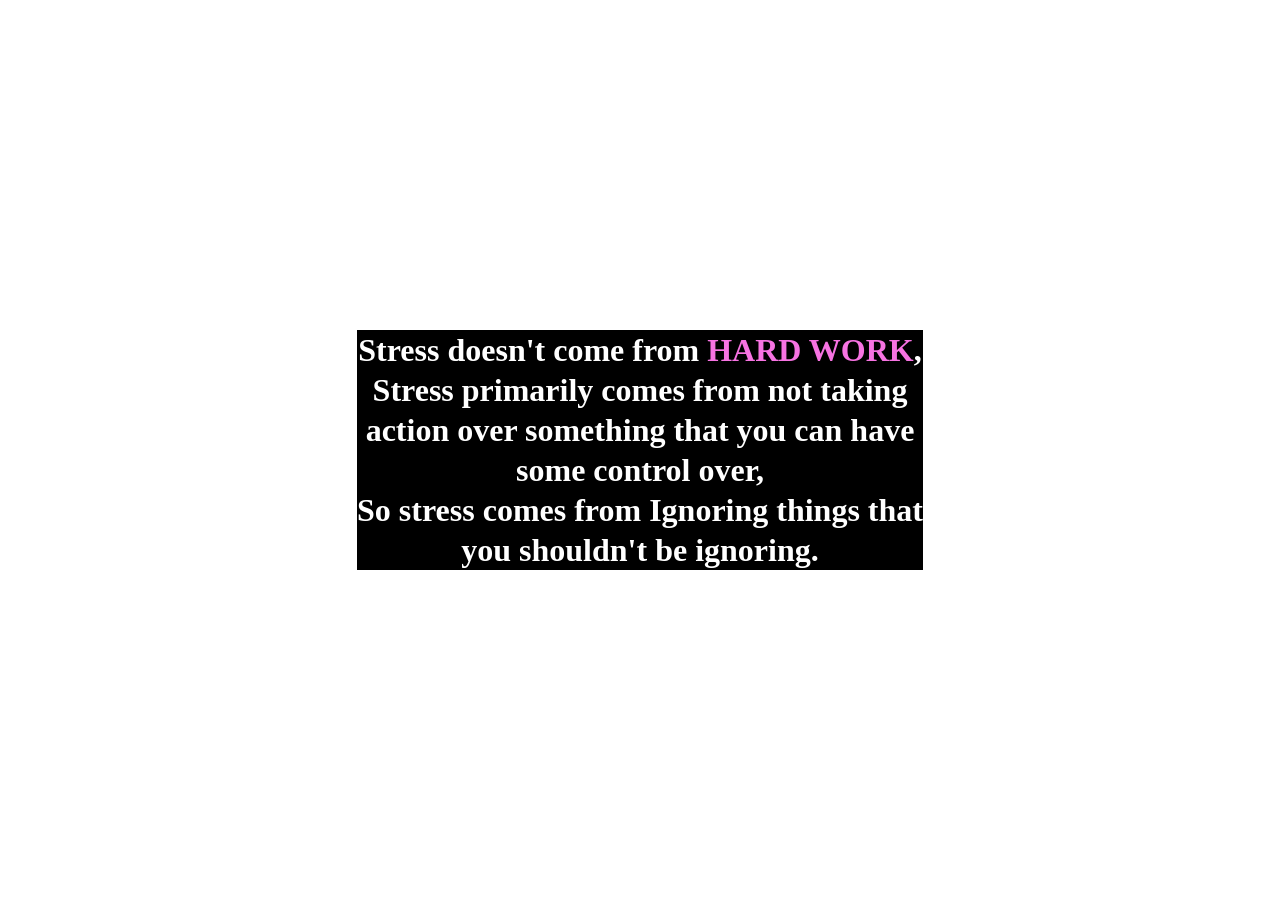
==== index.html @ 17145cd8 "Add files via upload" ====
<!DOCTYPE html>
<html lang="en">
<head>
    <meta charset="UTF-8">
    <meta name="viewport" content="width=device-width, initial-scale=1.0">
    <title>Template</title>
    <style>
        @import url('https://fonts.googleapis.com/css2?family=Acme&display=swap');
        *{
            margin: 0;
            padding: 0;
            text-decoration: none;
        }
        @import url('https://googleapis.com');
        body{
            height: 100vh;
            background-color: white;
            align-items: center;
            justify-content: center;
            display: flex;
        }
        .text{
            text-align: center;
            justify-content: center;
            line-height: 40px;
            letter-spacing:0px;
            background-color: black;
            color: white;
        }
    </style>
</head>
<body>
    <div>
        <h1 class="text">
            Stress doesn't come from <span style="color:  rgba(255, 119, 233, 0.97) ;;">HARD WORK</span>,<br> Stress primarily comes from
            not taking<br> action over something that you can have<br> some control over,<br> So stress comes from
            Ignoring things that<br> you shouldn't be ignoring.
        </h1>
    </div>
</body>
</html>
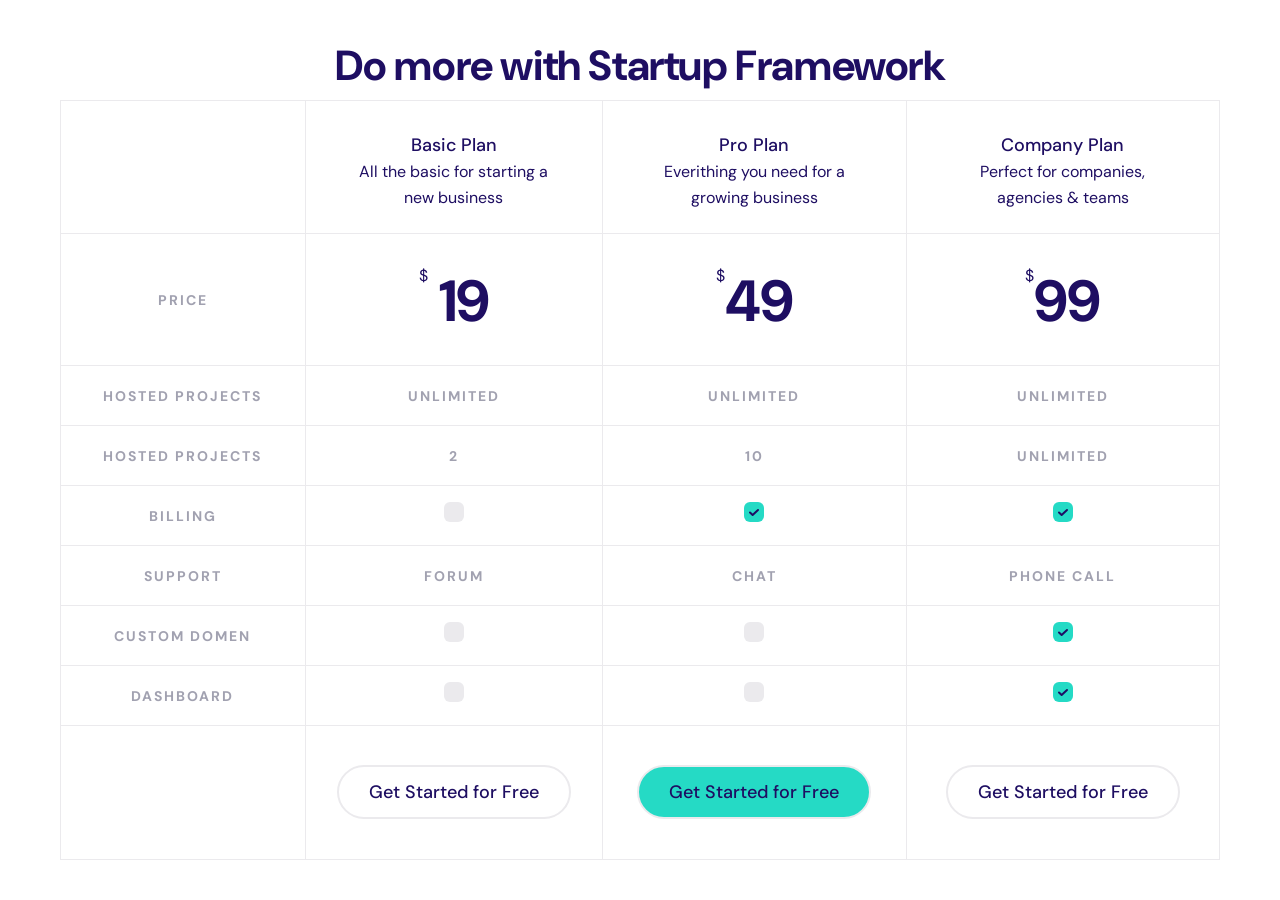
==== commit d96aceaf: "Add files via upload" ====
--- a/index.html
+++ b/index.html
@@ -1,41 +1,284 @@
 <!DOCTYPE html>
 <html lang="en">
+
 <head>
     <meta charset="UTF-8">
     <meta name="viewport" content="width=device-width, initial-scale=1.0">
-    <title>Template</title>
+    <title>Document</title>
     <style>
-        @import url('https://fonts.googleapis.com/css2?family=Acme&display=swap');
-        *{
-            margin: 0;
-            padding: 0;
+        @import url('https://fonts.googleapis.com/css2?family=Acme&family=DM+Sans:ital,opsz,wght@0,9..40,100..1000;1,9..40,100..1000&family=Inconsolata:wght@200..900&family=Montserrat:ital,wght@0,100..900;1,100..900&family=Poppins:ital,wght@0,100;0,200;0,300;0,400;0,500;0,600;0,700;0,800;0,900;1,100;1,200;1,300;1,400;1,500;1,600;1,700;1,800;1,900&family=Raleway:ital,wght@0,100..900;1,100..900&family=Work+Sans:ital,wght@0,100..900;1,100..900&display=swap');
+
+        * {
+            margin: 0px;
+            padding: 0px;
+            list-style-type: none;
             text-decoration: none;
-        }
-        @import url('https://googleapis.com');
-        body{
+            box-sizing: border-box;
+            font-family: "DM Sans", sans-serif;
+        }
+
+        .container {
             height: 100vh;
-            background-color: white;
+            display: flex;
             align-items: center;
             justify-content: center;
-            display: flex;
-        }
-        .text{
-            text-align: center;
-            justify-content: center;
-            line-height: 40px;
-            letter-spacing:0px;
-            background-color: black;
-            color: white;
+            flex-direction: column;
+        }
+
+        h1 {
+            font-weight: 700;
+            font-size: 42px;
+            line-height: 52px;
+            letter-spacing: -0.4px;
+            text-align: center;
+            color: rgba(30, 14, 98, 1);
+            margin-bottom: 8px;
+        }
+
+        table,
+        thead,
+        th,
+        tr {
+            border: 1px solid rgba(235, 234, 237, 1);
+            border-collapse: collapse;
+            text-align: center;
+            width: 1160px;
+        }
+
+        tr {
+            height: 132.67px;
+            width: 287.84px;
+
+        }
+
+        td {
+            border: 1px solid rgba(235, 234, 237, 1);
+            border-collapse: collapse;
+            text-align: center;
+            width: 1160px;
+            height: 60px;
+        }
+
+        p {
+            font-weight: 500;
+            font-size: 18px;
+            line-height: 28px;
+            letter-spacing: 0px;
+            text-align: center;
+            color: rgba(30, 14, 98, 1);
+        }
+
+        .sub-p {
+            font-weight: 400;
+            font-size: 16px;
+            line-height: 26px;
+            letter-spacing: 0px;
+            text-align: center;
+            color: rgba(30, 14, 98, 1);
+        }
+
+        th {
+            padding: 30px 49px 22px 49px;
+            height: 132.67px;
+            width: 287.84px;
+        }
+
+        td {
+            font-weight: 700;
+            font-size: 14px;
+            line-height: 26px;
+            letter-spacing: 2px;
+            text-transform: uppercase;
+            color: rgba(21, 20, 57, 0.4);
+        }
+
+        .sub-sub {
+            font-weight: 700;
+            font-size: 58px;
+            line-height: 70px;
+            letter-spacing: -1px;
+            text-align: center;
+            color: rgba(30, 14, 98, 1);
+
+        }
+
+        .change {
+            font-weight: 400;
+            font-size: 16px;
+            line-height: 26px;
+            letter-spacing: 0px;
+            text-align: center;
+            color: rgba(30, 14, 98, 1);
+            vertical-align: text-top;
+        }
+
+
+
+        button {
+            font-weight: 500;
+            font-size: 18px;
+            line-height: 26px;
+            letter-spacing: 0px;
+            text-align: center;
+            vertical-align: middle;
+            background-color: white;
+            border-radius: 100px;
+            border: 2px solid rgba(235, 234, 237, 1);
+            padding: 12px 30px 12px 30px;
+            color: rgba(30, 14, 98, 1);
+            margin: 39px 0px 40px 0px;
+            cursor: pointer;
+        }
+
+        .diffrent-button {
+            font-weight: 500;
+            font-size: 18px;
+            line-height: 26px;
+            letter-spacing: 0px;
+            text-align: center;
+            vertical-align: middle;
+            background-color: rgba(37, 218, 197, 1);
+            border-radius: 100px;
+            border: 2px solid rgba(235, 234, 237, 1);
+            padding: 12px 30px 12px 30px;
+            color: rgba(30, 14, 98, 1);
+            margin: 39px 0px 40px 0px;
+            cursor: pointer;
+        }
+
+        .margin-tr {
+            height: 60px;
+            width: 1160px;
         }
     </style>
 </head>
+
 <body>
-    <div>
-        <h1 class="text">
-            Stress doesn't come from <span style="color:  rgba(255, 119, 233, 0.97) ;;">HARD WORK</span>,<br> Stress primarily comes from
-            not taking<br> action over something that you can have<br> some control over,<br> So stress comes from
-            Ignoring things that<br> you shouldn't be ignoring.
-        </h1>
+    <div class="container">
+        <h1> Do more with Startup Framework </h1>
+        <table>
+            <thead>
+                <th></th>
+                <th>
+                    <p> Basic Plan </p>
+                    <p class="sub-p">All the basic for starting a<br> new business</p>
+                </th>
+                <th>
+                    <p> Pro Plan </p>
+                    <p class="sub-p">Everithing you need for a<br> growing business</p>
+                </th>
+                <th>
+                    <p>Company Plan</p>
+                    <p class="sub-p">Perfect for companies,<br> agencies & teams</p>
+                </th>
+            </thead>
+
+            <tbody>
+                <tr>
+                    <td><span class="right-align">price</span></td>
+                    <td><span class="sub-sub"> <sup class="change">$</sup>&nbsp;19</span></td>
+                    <td><span class="sub-sub"><sup class="change">$</sup>49</span></td>
+                    <td><span class="sub-sub"><sup class="change">$</sup>99</span></td>
+                </tr>
+                <tr class="margin-tr">
+                    <td><span class="right-align">Hosted Projects</span></td>
+                    <td>Unlimited</td>
+                    <td> Unlimited</td>
+                    <td>Unlimited</td>
+                </tr>
+                <tr class="margin-tr">
+                    <td>Hosted Projects</td>
+                    <td>2</td>
+                    <td>10</td>
+                    <td>Unlimited</td>
+                </tr>
+
+                <tr class="margin-tr">
+                    <td> Billing</td>
+
+                    <td>
+                        <svg width="20" height="20" viewBox="0 0 20 20" fill="none" xmlns="http://www.w3.org/2000/svg">
+                            <rect width="20" height="20" rx="6" fill="#EBEAED" />
+                        </svg>
+                    </td>
+                    <td>
+                        <svg width="20" height="20" viewBox="0 0 20 20" fill="none" xmlns="http://www.w3.org/2000/svg">
+                            <rect width="20" height="20" rx="6" fill="#25DAC5" />
+                            <path d="M6 10.5L8.64706 13L14 8" stroke="#1E0E62" stroke-width="2" stroke-linecap="round"
+                                stroke-linejoin="round" />
+                        </svg>
+                    </td>
+                    <td>
+                        <svg width="20" height="20" viewBox="0 0 20 20" fill="none" xmlns="http://www.w3.org/2000/svg">
+                            <rect width="20" height="20" rx="6" fill="#25DAC5" />
+                            <path d="M6 10.5L8.64706 13L14 8" stroke="#1E0E62" stroke-width="2" stroke-linecap="round"
+                                stroke-linejoin="round" />
+                        </svg>
+                    </td>
+                </tr>
+
+                <tr class="margin-tr">
+                    <td>Support</td>
+                    <td>Forum</td>
+                    <td>Chat</td>
+                    <td>Phone Call</td>
+                </tr>
+
+                <tr class="margin-tr">
+                    <td> Custom Domen </td>
+                    <td>
+                        <svg width="20" height="20" viewBox="0 0 20 20" fill="none" xmlns="http://www.w3.org/2000/svg">
+                            <rect width="20" height="20" rx="6" fill="#EBEAED" />
+                        </svg>
+
+                    </td>
+                    <td>
+                        <svg width="20" height="20" viewBox="0 0 20 20" fill="none" xmlns="http://www.w3.org/2000/svg">
+                            <rect width="20" height="20" rx="6" fill="#EBEAED" />
+                        </svg>
+                    </td>
+                    <td>
+                        <svg width="20" height="20" viewBox="0 0 20 20" fill="none" xmlns="http://www.w3.org/2000/svg">
+                            <rect width="20" height="20" rx="6" fill="#25DAC5" />
+                            <path d="M6 10.5L8.64706 13L14 8" stroke="#1E0E62" stroke-width="2" stroke-linecap="round"
+                                stroke-linejoin="round" />
+                        </svg>
+                    </td>
+                </tr>
+
+                <tr class="margin-tr">
+                    <td>Dashboard</td>
+                    <td>
+                        <svg width="20" height="20" viewBox="0 0 20 20" fill="none" xmlns="http://www.w3.org/2000/svg">
+                            <rect width="20" height="20" rx="6" fill="#EBEAED" />
+                        </svg>
+
+                    </td>
+                    <td>
+                        <svg width="20" height="20" viewBox="0 0 20 20" fill="none" xmlns="http://www.w3.org/2000/svg">
+                            <rect width="20" height="20" rx="6" fill="#EBEAED" />
+                        </svg>
+                    </td>
+                    <td>
+                        <svg width="20" height="20" viewBox="0 0 20 20" fill="none" xmlns="http://www.w3.org/2000/svg">
+                            <rect width="20" height="20" rx="6" fill="#25DAC5" />
+                            <path d="M6 10.5L8.64706 13L14 8" stroke="#1E0E62" stroke-width="2" stroke-linecap="round"
+                                stroke-linejoin="round" />
+                        </svg>
+                    </td>
+                </tr>
+            </tbody>
+
+            <tfoot>
+                <tr class="button-tr">
+                    <td></td>
+                    <td><button>Get Started for Free </button> </td>
+                    <td><button class="diffrent-button">Get Started for Free </button></td>
+                    <td><button>Get Started for Free</button></td>
+                </tr>
+            </tfoot>
+        </table>
     </div>
 </body>
+
 </html>
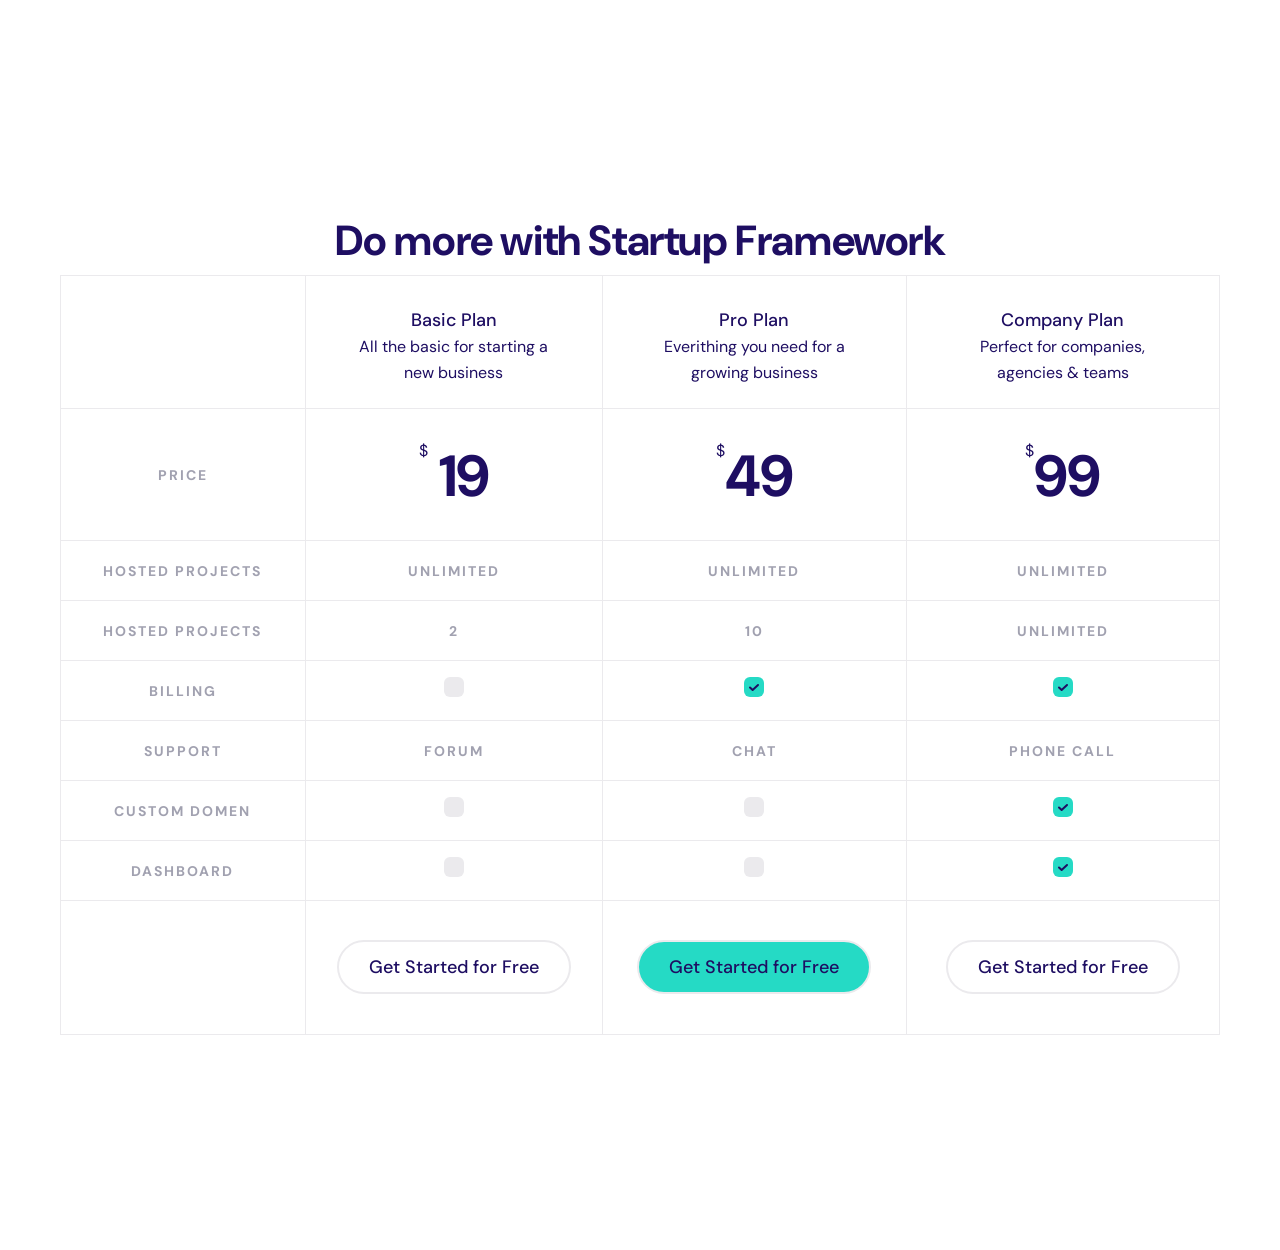
==== commit 6490005d: "Add files via upload" ====
--- a/index.html
+++ b/index.html
@@ -18,7 +18,7 @@
         }
 
         .container {
-            height: 100vh;
+            height:1250px;
             display: flex;
             align-items: center;
             justify-content: center;
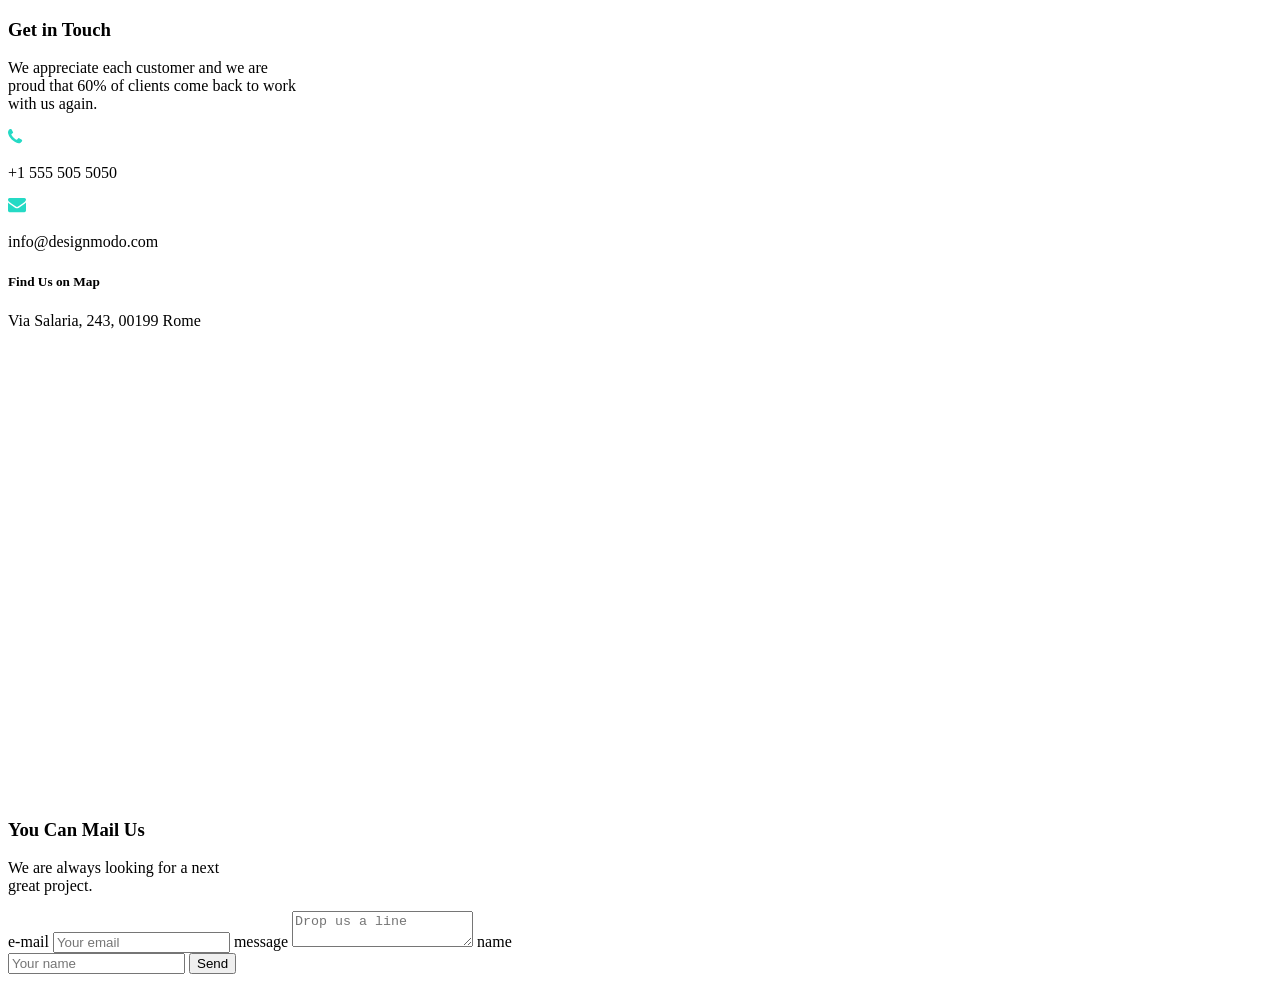
==== commit 2009f9ae: "Add files via upload" ====
--- a/index.html
+++ b/index.html
@@ -4,281 +4,94 @@
 <head>
     <meta charset="UTF-8">
     <meta name="viewport" content="width=device-width, initial-scale=1.0">
-    <title>Document</title>
-    <style>
-        @import url('https://fonts.googleapis.com/css2?family=Acme&family=DM+Sans:ital,opsz,wght@0,9..40,100..1000;1,9..40,100..1000&family=Inconsolata:wght@200..900&family=Montserrat:ital,wght@0,100..900;1,100..900&family=Poppins:ital,wght@0,100;0,200;0,300;0,400;0,500;0,600;0,700;0,800;0,900;1,100;1,200;1,300;1,400;1,500;1,600;1,700;1,800;1,900&family=Raleway:ital,wght@0,100..900;1,100..900&family=Work+Sans:ital,wght@0,100..900;1,100..900&display=swap');
-
-        * {
-            margin: 0px;
-            padding: 0px;
-            list-style-type: none;
-            text-decoration: none;
-            box-sizing: border-box;
-            font-family: "DM Sans", sans-serif;
-        }
-
-        .container {
-            height:1250px;
-            display: flex;
-            align-items: center;
-            justify-content: center;
-            flex-direction: column;
-        }
-
-        h1 {
-            font-weight: 700;
-            font-size: 42px;
-            line-height: 52px;
-            letter-spacing: -0.4px;
-            text-align: center;
-            color: rgba(30, 14, 98, 1);
-            margin-bottom: 8px;
-        }
-
-        table,
-        thead,
-        th,
-        tr {
-            border: 1px solid rgba(235, 234, 237, 1);
-            border-collapse: collapse;
-            text-align: center;
-            width: 1160px;
-        }
-
-        tr {
-            height: 132.67px;
-            width: 287.84px;
-
-        }
-
-        td {
-            border: 1px solid rgba(235, 234, 237, 1);
-            border-collapse: collapse;
-            text-align: center;
-            width: 1160px;
-            height: 60px;
-        }
-
-        p {
-            font-weight: 500;
-            font-size: 18px;
-            line-height: 28px;
-            letter-spacing: 0px;
-            text-align: center;
-            color: rgba(30, 14, 98, 1);
-        }
-
-        .sub-p {
-            font-weight: 400;
-            font-size: 16px;
-            line-height: 26px;
-            letter-spacing: 0px;
-            text-align: center;
-            color: rgba(30, 14, 98, 1);
-        }
-
-        th {
-            padding: 30px 49px 22px 49px;
-            height: 132.67px;
-            width: 287.84px;
-        }
-
-        td {
-            font-weight: 700;
-            font-size: 14px;
-            line-height: 26px;
-            letter-spacing: 2px;
-            text-transform: uppercase;
-            color: rgba(21, 20, 57, 0.4);
-        }
-
-        .sub-sub {
-            font-weight: 700;
-            font-size: 58px;
-            line-height: 70px;
-            letter-spacing: -1px;
-            text-align: center;
-            color: rgba(30, 14, 98, 1);
-
-        }
-
-        .change {
-            font-weight: 400;
-            font-size: 16px;
-            line-height: 26px;
-            letter-spacing: 0px;
-            text-align: center;
-            color: rgba(30, 14, 98, 1);
-            vertical-align: text-top;
-        }
-
-
-
-        button {
-            font-weight: 500;
-            font-size: 18px;
-            line-height: 26px;
-            letter-spacing: 0px;
-            text-align: center;
-            vertical-align: middle;
-            background-color: white;
-            border-radius: 100px;
-            border: 2px solid rgba(235, 234, 237, 1);
-            padding: 12px 30px 12px 30px;
-            color: rgba(30, 14, 98, 1);
-            margin: 39px 0px 40px 0px;
-            cursor: pointer;
-        }
-
-        .diffrent-button {
-            font-weight: 500;
-            font-size: 18px;
-            line-height: 26px;
-            letter-spacing: 0px;
-            text-align: center;
-            vertical-align: middle;
-            background-color: rgba(37, 218, 197, 1);
-            border-radius: 100px;
-            border: 2px solid rgba(235, 234, 237, 1);
-            padding: 12px 30px 12px 30px;
-            color: rgba(30, 14, 98, 1);
-            margin: 39px 0px 40px 0px;
-            cursor: pointer;
-        }
-
-        .margin-tr {
-            height: 60px;
-            width: 1160px;
-        }
-    </style>
+    <title>location-web</title>
+   <link rel="stylesheet" href="./css/style.css">
 </head>
 
 <body>
-    <div class="container">
-        <h1> Do more with Startup Framework </h1>
-        <table>
-            <thead>
-                <th></th>
-                <th>
-                    <p> Basic Plan </p>
-                    <p class="sub-p">All the basic for starting a<br> new business</p>
-                </th>
-                <th>
-                    <p> Pro Plan </p>
-                    <p class="sub-p">Everithing you need for a<br> growing business</p>
-                </th>
-                <th>
-                    <p>Company Plan</p>
-                    <p class="sub-p">Perfect for companies,<br> agencies & teams</p>
-                </th>
-            </thead>
+    <section>
+        <div class="container">
+            <div class="card-a">
+                <h3 class="heading-a">
+                    Get in Touch
+                </h3>
+                <p class="paragraph-a">
+                    We appreciate each customer and we are <br>proud that 60% of clients come back to work<br> with us
+                    again.
+                </p>
+                <div class="card-svg-a">
+                    <svg width="15" height="15" viewBox="0 0 15 15" fill="none" xmlns="http://www.w3.org/2000/svg">
+                        <path
+                            d="M14.1429 11.1699C14.1429 11.0995 14.1429 11.0292 14.1127 10.9589C14.0424 10.748 13.5502 10.527 13.3493 10.4265C12.7768 10.1051 12.1942 9.79374 11.6317 9.46226C11.3705 9.30155 11.0491 9.00021 10.7377 9.00021C10.125 9.00021 9.23103 10.8183 8.68862 10.8183C8.41741 10.8183 8.06585 10.5672 7.82478 10.4265C5.99665 9.41204 4.73103 8.14641 3.71652 6.31829C3.57589 6.07722 3.32478 5.72566 3.32478 5.45445C3.32478 4.91204 5.14286 4.01807 5.14286 3.40534C5.14286 3.09396 4.84152 2.77253 4.6808 2.51137C4.34933 1.94887 4.03795 1.36628 3.71652 0.793736C3.61607 0.592843 3.39509 0.100655 3.18415 0.0303426C3.11384 0.000208497 3.04353 0.000208497 2.97321 0.000208497C2.61161 0.000208497 1.90848 0.160923 1.57701 0.311593C1.08482 0.52253 0.763393 1.08503 0.512277 1.53704C0.190848 2.12967 0 2.73235 0 3.40534C0 4.33949 0.381696 5.18324 0.69308 6.03704C0.914063 6.64976 1.18527 7.2424 1.52679 7.79485C2.58147 9.50244 4.64062 11.5616 6.34821 12.6163C6.90067 12.9578 7.4933 13.229 8.10603 13.45C8.95982 13.7614 9.80357 14.1431 10.7377 14.1431C11.4107 14.1431 12.0134 13.9522 12.606 13.6308C13.058 13.3797 13.6205 13.0582 13.8315 12.5661C13.9821 12.2346 14.1429 11.5315 14.1429 11.1699Z"
+                            fill="#25DAC5" />
+                    </svg>
+                    <p class="paragraph-b">
+                        +1 555 505 5050
+                    </p>
+                </div>
 
-            <tbody>
-                <tr>
-                    <td><span class="right-align">price</span></td>
-                    <td><span class="sub-sub"> <sup class="change">$</sup>&nbsp;19</span></td>
-                    <td><span class="sub-sub"><sup class="change">$</sup>49</span></td>
-                    <td><span class="sub-sub"><sup class="change">$</sup>99</span></td>
-                </tr>
-                <tr class="margin-tr">
-                    <td><span class="right-align">Hosted Projects</span></td>
-                    <td>Unlimited</td>
-                    <td> Unlimited</td>
-                    <td>Unlimited</td>
-                </tr>
-                <tr class="margin-tr">
-                    <td>Hosted Projects</td>
-                    <td>2</td>
-                    <td>10</td>
-                    <td>Unlimited</td>
-                </tr>
+                <div class="card-svg-b">
+                    <svg width="18" height="15" viewBox="0 0 18 15" fill="none" xmlns="http://www.w3.org/2000/svg">
+                        <path
+                            d="M18 4.56006C17.6987 4.89153 17.3571 5.18283 16.9955 5.43394C15.3181 6.56899 13.6306 7.71408 11.9933 8.89934C11.1496 9.52211 10.1049 10.2855 9.01005 10.2855H9H8.98996C7.89509 10.2855 6.85045 9.52211 6.0067 8.89934C4.36942 7.70403 2.68192 6.56899 1.01451 5.43394C0.642857 5.18283 0.301339 4.89153 0 4.56006V12.5355C0 13.4194 0.723214 14.1426 1.60714 14.1426H16.3929C17.2768 14.1426 18 13.4194 18 12.5355V4.56006ZM18 1.60693C18 0.723004 17.2667 -0.00020957 16.3929 -0.00020957H1.60714C0.532366 -0.00020957 0 0.84354 0 1.82792C0 2.74198 1.01451 3.87702 1.72768 4.35917C3.2846 5.44399 4.86161 6.52881 6.41853 7.62367C7.07143 8.07568 8.17634 8.99979 8.98996 8.99979H9H9.01005C9.82366 8.99979 10.9286 8.07568 11.5815 7.62367C13.1384 6.52881 14.7154 5.44399 16.2824 4.35917C17.1663 3.74644 18 2.73193 18 1.60693Z"
+                            fill="#25DAC5" />
+                    </svg>
+                    <p class="paragraph-b">
+                        info@designmodo.com
+                    </p>
+                </div>
+            </div>
 
-                <tr class="margin-tr">
-                    <td> Billing</td>
+            <div class="card-b">
+                <h5 class="heading-b">
+                    Find Us on Map
+                </h5>
+                <p class="paragraph-c">
+                    Via Salaria, 243, 00199 Rome
+                </p>
+                <div class="location-a">
+                    <iframe class="location"
+                        src="https://www.google.com/maps/embed?pb=!1m18!1m12!1m3!1d190029.11508111944!2d12.3711890867549!3d41.90995327223515!2m3!1f0!2f0!3f0!3m2!1i1024!2i768!4f13.1!3m3!1m2!1s0x132f6196f9928ebb%3A0xb90f770693656e38!2sRome%2C%20Metropolitan%20City%20of%20Rome%20Capital%2C%20Italy!5e0!3m2!1sen!2sin!4v1779636588868!5m2!1sen!2sin"
+                        width="600" height="450" style="border:0;" allowfullscreen="" loading="lazy"
+                        referrerpolicy="no-referrer-when-downgrade"></iframe>
+                </div>
+            </div>
+        </div>
 
-                    <td>
-                        <svg width="20" height="20" viewBox="0 0 20 20" fill="none" xmlns="http://www.w3.org/2000/svg">
-                            <rect width="20" height="20" rx="6" fill="#EBEAED" />
-                        </svg>
-                    </td>
-                    <td>
-                        <svg width="20" height="20" viewBox="0 0 20 20" fill="none" xmlns="http://www.w3.org/2000/svg">
-                            <rect width="20" height="20" rx="6" fill="#25DAC5" />
-                            <path d="M6 10.5L8.64706 13L14 8" stroke="#1E0E62" stroke-width="2" stroke-linecap="round"
-                                stroke-linejoin="round" />
-                        </svg>
-                    </td>
-                    <td>
-                        <svg width="20" height="20" viewBox="0 0 20 20" fill="none" xmlns="http://www.w3.org/2000/svg">
-                            <rect width="20" height="20" rx="6" fill="#25DAC5" />
-                            <path d="M6 10.5L8.64706 13L14 8" stroke="#1E0E62" stroke-width="2" stroke-linecap="round"
-                                stroke-linejoin="round" />
-                        </svg>
-                    </td>
-                </tr>
+        <div class="container-b">
+            <div class="card-3">
+                <h3 class="heading-a">
+                    You Can Mail Us
+                </h3>
+                <p class=" paragraph-a">
+                    We are always looking for a next<br> great project.
+                </p>
+                <div class="contact-form">
+                    <label class="lable-form">
+                        e-mail
+                    </label>
+                    <input class="email-form" type="email" placeholder="Your email">
 
-                <tr class="margin-tr">
-                    <td>Support</td>
-                    <td>Forum</td>
-                    <td>Chat</td>
-                    <td>Phone Call</td>
-                </tr>
+                    <lable class="lable-form">
+                        message
+                    </lable>
+                    <textarea placeholder="Drop us a line "></textarea>
+                    <lable class="lable-form">
+                        name
+                    </lable>
+                    <div class="diffrent-div">
 
-                <tr class="margin-tr">
-                    <td> Custom Domen </td>
-                    <td>
-                        <svg width="20" height="20" viewBox="0 0 20 20" fill="none" xmlns="http://www.w3.org/2000/svg">
-                            <rect width="20" height="20" rx="6" fill="#EBEAED" />
-                        </svg>
 
-                    </td>
-                    <td>
-                        <svg width="20" height="20" viewBox="0 0 20 20" fill="none" xmlns="http://www.w3.org/2000/svg">
-                            <rect width="20" height="20" rx="6" fill="#EBEAED" />
-                        </svg>
-                    </td>
-                    <td>
-                        <svg width="20" height="20" viewBox="0 0 20 20" fill="none" xmlns="http://www.w3.org/2000/svg">
-                            <rect width="20" height="20" rx="6" fill="#25DAC5" />
-                            <path d="M6 10.5L8.64706 13L14 8" stroke="#1E0E62" stroke-width="2" stroke-linecap="round"
-                                stroke-linejoin="round" />
-                        </svg>
-                    </td>
-                </tr>
-
-                <tr class="margin-tr">
-                    <td>Dashboard</td>
-                    <td>
-                        <svg width="20" height="20" viewBox="0 0 20 20" fill="none" xmlns="http://www.w3.org/2000/svg">
-                            <rect width="20" height="20" rx="6" fill="#EBEAED" />
-                        </svg>
-
-                    </td>
-                    <td>
-                        <svg width="20" height="20" viewBox="0 0 20 20" fill="none" xmlns="http://www.w3.org/2000/svg">
-                            <rect width="20" height="20" rx="6" fill="#EBEAED" />
-                        </svg>
-                    </td>
-                    <td>
-                        <svg width="20" height="20" viewBox="0 0 20 20" fill="none" xmlns="http://www.w3.org/2000/svg">
-                            <rect width="20" height="20" rx="6" fill="#25DAC5" />
-                            <path d="M6 10.5L8.64706 13L14 8" stroke="#1E0E62" stroke-width="2" stroke-linecap="round"
-                                stroke-linejoin="round" />
-                        </svg>
-                    </td>
-                </tr>
-            </tbody>
-
-            <tfoot>
-                <tr class="button-tr">
-                    <td></td>
-                    <td><button>Get Started for Free </button> </td>
-                    <td><button class="diffrent-button">Get Started for Free </button></td>
-                    <td><button>Get Started for Free</button></td>
-                </tr>
-            </tfoot>
-        </table>
-    </div>
+                        <input class="name-form" type="text" placeholder="Your name">
+                        <button class="button">
+                            Send
+                        </button>
+                    </div>
+                </div>
+            </div>
+        </div>
+        </div>
+    </section>
 </body>
 
 </html>
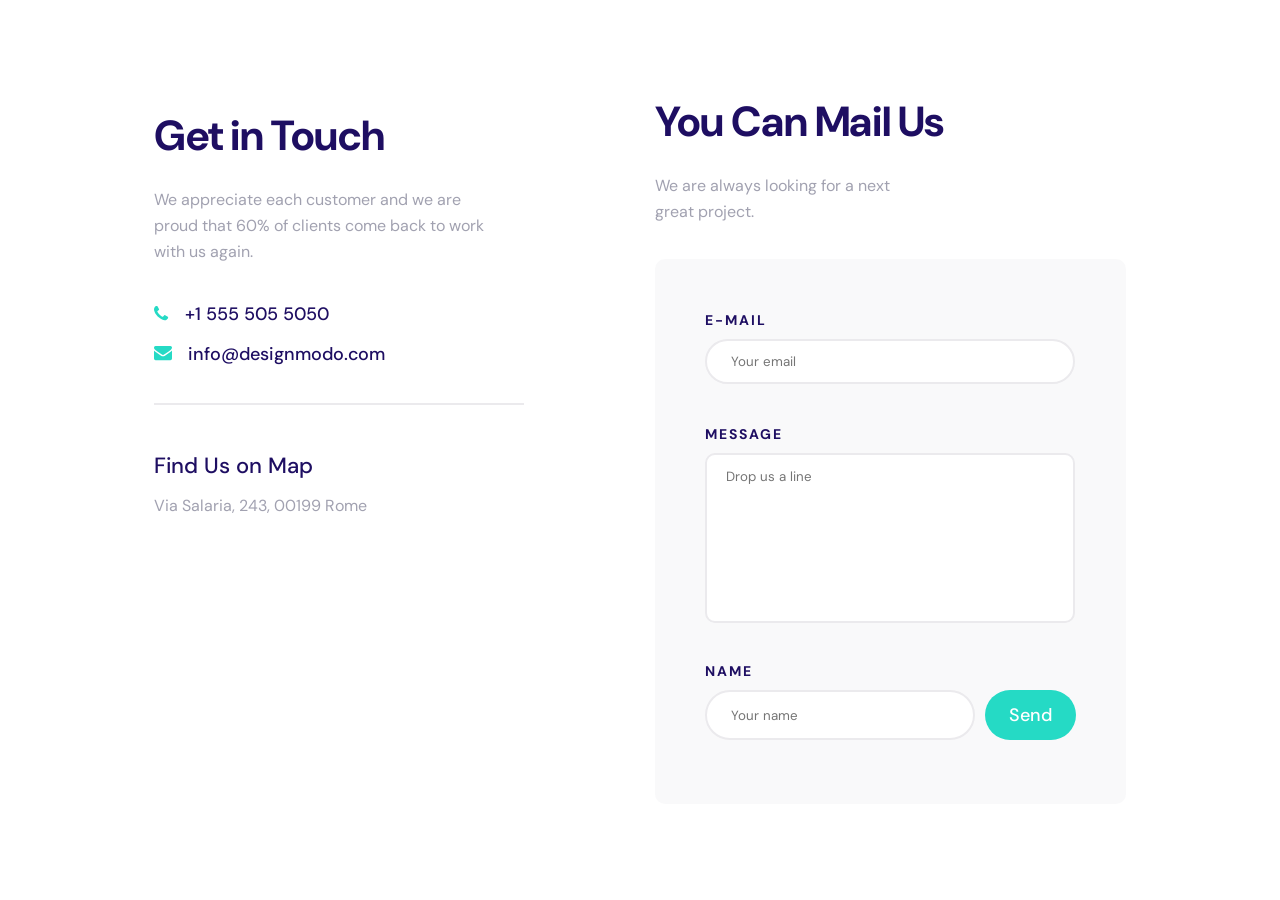
==== commit 0bd05ba3: "Update index.html" ====
--- a/index.html
+++ b/index.html
@@ -5,7 +5,173 @@
     <meta charset="UTF-8">
     <meta name="viewport" content="width=device-width, initial-scale=1.0">
     <title>location-web</title>
-   <link rel="stylesheet" href="./css/style.css">
+   <style>
+        @import url('https://fonts.googleapis.com/css2?family=Acme&family=DM+Sans:ital,opsz,wght@0,9..40,100..1000;1,9..40,100..1000&family=Inconsolata:wght@200..900&family=Montserrat:ital,wght@0,100..900;1,100..900&family=Poppins:ital,wght@0,100;0,200;0,300;0,400;0,500;0,600;0,700;0,800;0,900;1,100;1,200;1,300;1,400;1,500;1,600;1,700;1,800;1,900&family=Raleway:ital,wght@0,100..900;1,100..900&family=Work+Sans:ital,wght@0,100..900;1,100..900&display=swap');
+
+        * {
+            padding: 0px;
+            margin: 0px;
+            text-decoration: none;
+            list-style-type: none;
+            box-sizing: border-box;
+            font-family: "DM Sans", sans-serif;
+        }
+
+        section {
+            height: 100vh;
+            display: flex;
+            align-items: center;
+            justify-content: center;
+            gap: 131px;
+        }
+
+        .container {
+            display: flex;
+            flex-direction: column;
+            gap: 45px;
+            flex-wrap: wrap;
+        }
+
+        .card-a {
+            border-bottom: 2px solid rgba(235, 234, 237, 1);
+        }
+
+        .heading-a {
+            font-weight: 700;
+            font-size: 42px;
+            line-height: 52px;
+            letter-spacing: -0.4px;
+            color: rgba(30, 14, 98, 1);
+            margin-bottom: 25.2px;
+        }
+
+        .paragraph-a {
+            font-weight: 400;
+            font-size: 16px;
+            line-height: 26px;
+            letter-spacing: 0px;
+            color: rgba(21, 20, 57, 0.4);
+            margin-bottom: 34.8px;
+        }
+
+        .card-svg-a {
+            display: flex;
+            align-items: center;
+            gap: 16px;
+            margin-bottom: 12px;
+        }
+
+        .card-svg-b {
+            display: flex;
+            align-items: center;
+            gap: 16px;
+            margin-bottom: 35px;
+        }
+
+        .paragraph-b {
+            font-weight: 500;
+            font-size: 18px;
+            line-height: 28px;
+            letter-spacing: 0px;
+            color: rgba(30, 14, 98, 1);
+        }
+
+        .heading-b {
+            font-weight: 500;
+            font-size: 22px;
+            line-height: 32px;
+            letter-spacing: 0px;
+            color: rgba(30, 14, 98, 1);
+            margin-bottom: 11px;
+        }
+
+        .paragraph-c {
+            font-weight: 400;
+            font-size: 16px;
+            line-height: 26px;
+            letter-spacing: 0px;
+            color: rgba(21, 20, 57, 0.4);
+            margin-bottom: 36px;
+        }
+
+        .location {
+            width: 370px;
+            height: 230px;
+            border-radius: 10px;
+        }
+
+
+        .card-3-head {
+            font-weight: 700;
+            font-size: 42px;
+            line-height: 52px;
+            letter-spacing: -0.4px;
+            color: rgba(30, 14, 98, 1);
+        }
+
+        .contact-form {
+            display: flex;
+            flex-direction: column;
+            background-color: rgba(235, 234, 237, 0.3);
+            padding: 48px 50px 64px 50px;
+            border-radius: 10px;
+        }
+
+        .lable-form {
+            font-weight: 700;
+            font-size: 14px;
+            line-height: 26px;
+            letter-spacing: 2px;
+            text-transform: uppercase;
+            color: rgba(30, 14, 98, 1);
+            margin-bottom: 6px;
+        }
+
+        .email-form {
+            padding: 12px 0px 12px 24px;
+            border: 2px solid rgba(235, 234, 237, 1);
+            border-radius: 100px;
+            width: 370px;
+            margin-bottom: 37px;
+        }
+
+        .name-form {
+            padding: 12px 0px 12px 24px;
+            border: 2px solid rgba(235, 234, 237, 1);
+            border-radius: 100px;
+            width: 270px;
+        }
+
+        .button {
+            border-radius: 100px;
+            padding: 12px 24px 12px 24px;
+            background-color: rgba(37, 218, 197, 1);
+            color: rgba(255, 255, 255, 1);
+            border: none;
+            font-weight: 500;
+            font-size: 18px;
+            line-height: 26px;
+            letter-spacing: 0px;
+            text-align: center;
+            vertical-align: middle;
+        }
+
+        textarea {
+            resize: none;
+            padding-top: 13px;
+            padding-left:19px;
+            border: 2px solid rgba(235, 234, 237, 1);
+            border-radius: 10px;
+            margin-bottom: 35px;
+            height: 170px;
+            width: 370px;
+        }
+
+        .diffrent-div {
+            display: flex;
+            gap: 10px;
+        }
+</style>
 </head>
 
 <body>
@@ -94,4 +260,4 @@
     </section>
 </body>
 
-</html>+</html>
